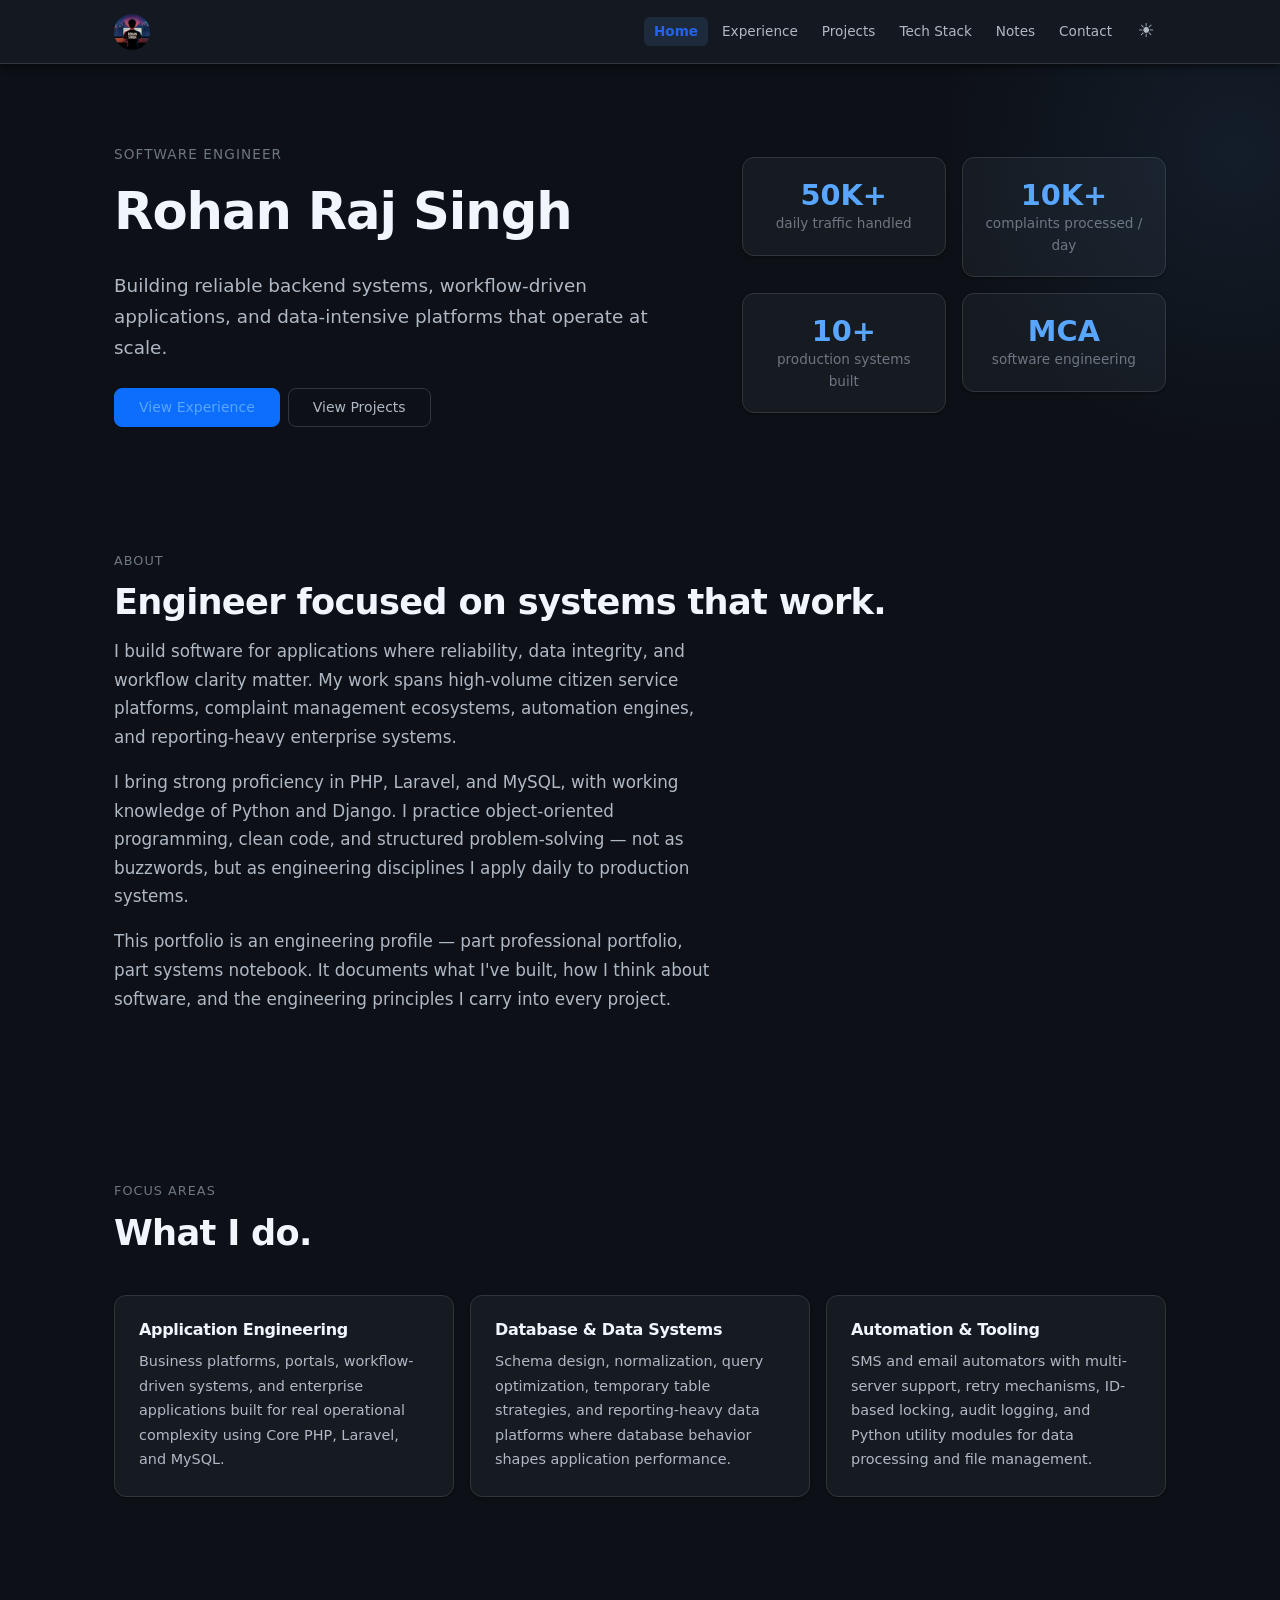
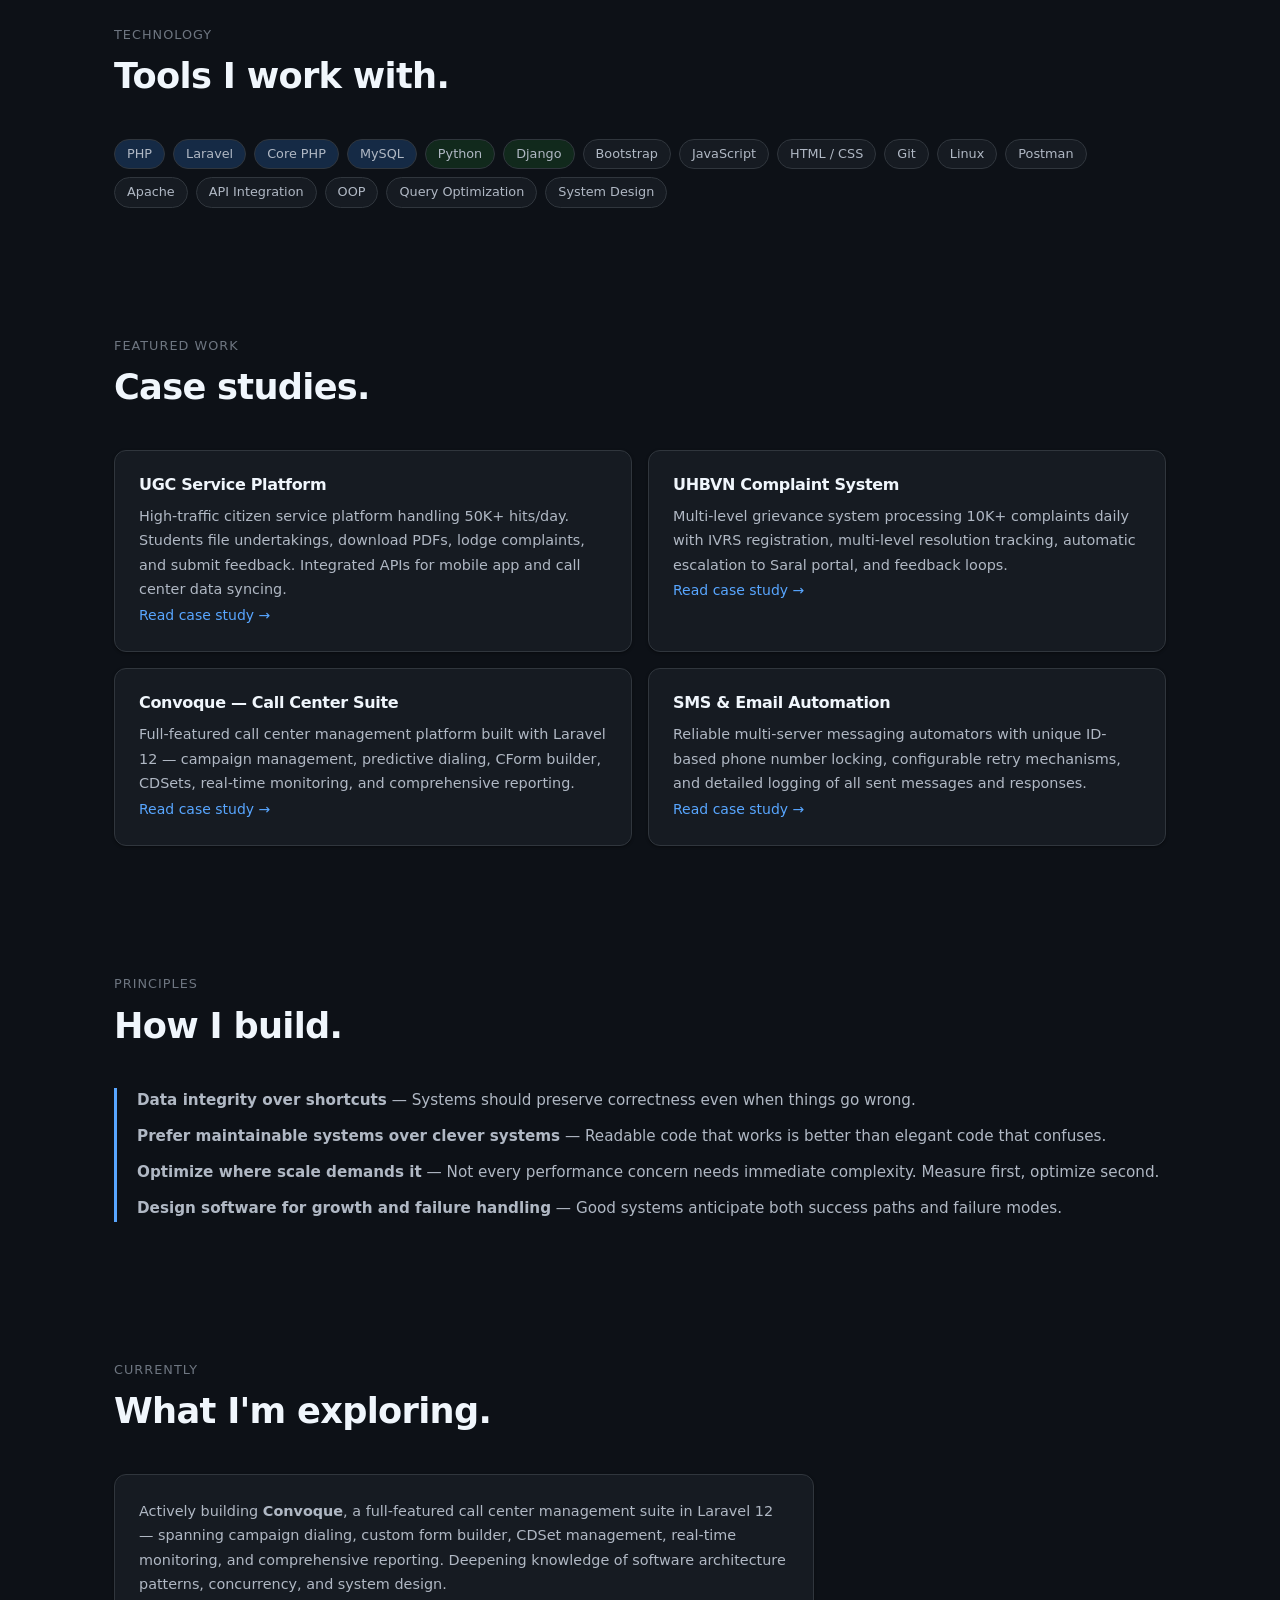
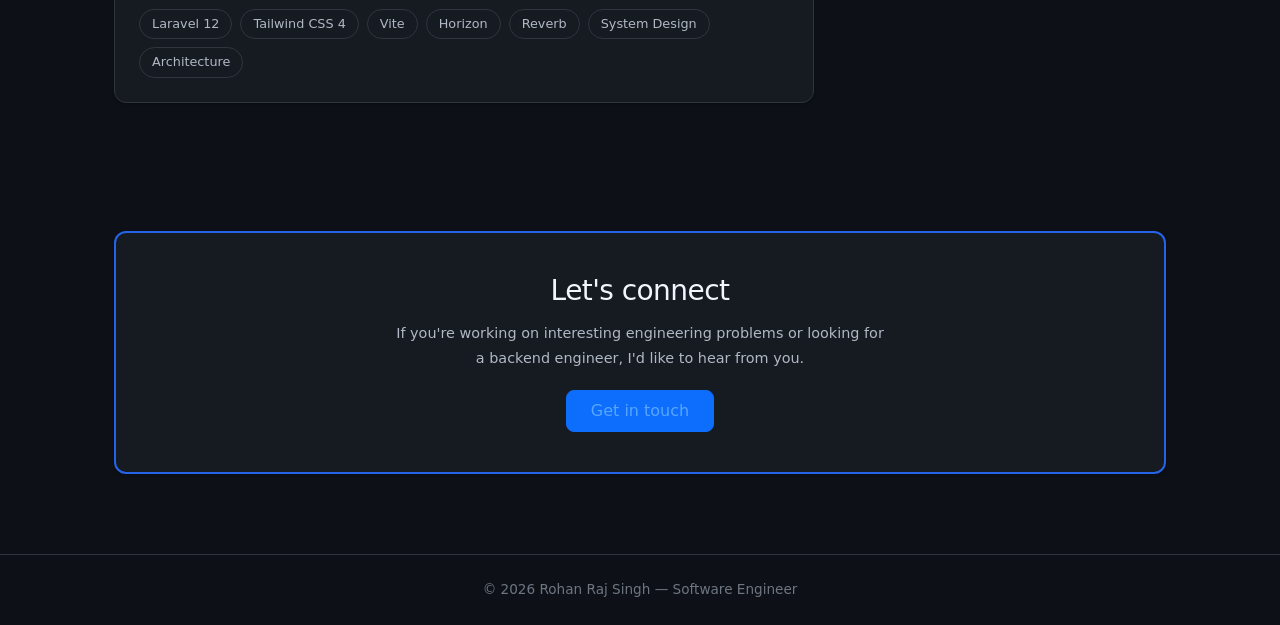
==== index.html @ fb773af9 "Refactor projects and tech stack pages for improved structure and clarity - Updated HTML structure f" ====
<!DOCTYPE html>
<html lang="en">
<head>
  <meta charset="UTF-8">
  <meta name="viewport" content="width=device-width, initial-scale=1.0">
  <title>Rohan Raj Singh — Software Engineer</title>
  <link rel="icon" href="assets/favicon.png" type="image/png">
  <link href="assets/bootstrap.css" rel="stylesheet">
  <link href="assets/style.css" rel="stylesheet">
  <script src="assets/dark-mode.js"></script>
</head>
<body>

<nav class="navbar navbar-expand-lg sticky-top">
  <div class="container">
    <a class="navbar-brand" href="index.html"><img class="navbar-logo" src="assets/logo.png" alt="RRS"></a>
    <button class="navbar-toggler" type="button" data-bs-toggle="collapse" data-bs-target="#mainNav">
      <span class="navbar-toggler-icon"></span>
    </button>
    <div class="collapse navbar-collapse" id="mainNav">
      <div class="navbar-nav ms-auto align-items-center gap-1">
        <a class="nav-link active" href="index.html">Home</a>
        <a class="nav-link" href="experience.html">Experience</a>
        <a class="nav-link" href="projects.html">Projects</a>
        <a class="nav-link" href="tech-stack.html">Tech Stack</a>
        <a class="nav-link" href="engineering-notes.html">Notes</a>
        <a class="nav-link" href="contact.html">Contact</a>
        <button class="theme-toggle" id="themeToggle">&#127769;</button>
      </div>
    </div>
  </div>
</nav>

<section class="hero">
  <div class="container">
    <div class="row g-4 align-items-center">
      <div class="col-lg-7">
        <div class="fade-in">
          <div style="font-size:0.85rem;text-transform:uppercase;letter-spacing:0.08em;color:var(--text-muted);margin-bottom:12px;">Software Engineer</div>
          <h1>Rohan Raj Singh</h1>
          <p class="lead" style="font-size:1.15rem;margin-bottom:24px;max-width:540px;">
            Building reliable backend systems, workflow-driven applications, and data-intensive platforms that operate at scale.
          </p>
          <div class="d-flex flex-wrap gap-2">
            <a href="experience.html" class="btn btn-primary btn-sm px-4 py-2" style="border-radius:8px;font-weight:500;">View Experience</a>
            <a href="projects.html" class="btn btn-outline-secondary btn-sm px-4 py-2" style="border-radius:8px;font-weight:500;">View Projects</a>
          </div>
        </div>
      </div>
      <div class="col-lg-5">
        <div class="row g-3">
          <div class="col-6"><div class="stat-card text-center"><div class="stat-number">50K+</div><div class="stat-label">daily traffic handled</div></div></div>
          <div class="col-6"><div class="stat-card text-center"><div class="stat-number">10K+</div><div class="stat-label">complaints processed / day</div></div></div>
          <div class="col-6"><div class="stat-card text-center"><div class="stat-number">10+</div><div class="stat-label">production systems built</div></div></div>
          <div class="col-6"><div class="stat-card text-center"><div class="stat-number">MCA</div><div class="stat-label">software engineering</div></div></div>
        </div>
      </div>
    </div>
  </div>
</section>

<div class="container">
  <section class="section fade-in">
    <div class="section-header">
      <div class="label">About</div>
      <h2>Engineer focused on systems that work.</h2>
      <p>
        I build software for applications where reliability, data integrity, and workflow clarity matter. 
        My work spans high-volume citizen service platforms, complaint management ecosystems, automation engines, 
        and reporting-heavy enterprise systems.
      </p>
      <p>
        I bring strong proficiency in PHP, Laravel, and MySQL, with working knowledge of Python and Django. 
        I practice object-oriented programming, clean code, and structured problem-solving — not as buzzwords, 
        but as engineering disciplines I apply daily to production systems.
      </p>
      <p>
        This portfolio is an engineering profile — part professional portfolio, part systems notebook. 
        It documents what I've built, how I think about software, and the engineering principles I carry into every project.
      </p>
    </div>
  </section>

  <section class="section fade-in">
    <div class="section-header">
      <div class="label">Focus Areas</div>
      <h2>What I do.</h2>
    </div>
    <div class="row g-3">
      <div class="col-md-4">
        <div class="card-modern">
          <h5>Application Engineering</h5>
          <p>Business platforms, portals, workflow-driven systems, and enterprise applications built for real operational complexity using Core PHP, Laravel, and MySQL.</p>
        </div>
      </div>
      <div class="col-md-4">
        <div class="card-modern">
          <h5>Database & Data Systems</h5>
          <p>Schema design, normalization, query optimization, temporary table strategies, and reporting-heavy data platforms where database behavior shapes application performance.</p>
        </div>
      </div>
      <div class="col-md-4">
        <div class="card-modern">
          <h5>Automation & Tooling</h5>
          <p>SMS and email automators with multi-server support, retry mechanisms, ID-based locking, audit logging, and Python utility modules for data processing and file management.</p>
        </div>
      </div>
    </div>
  </section>

  <section class="section fade-in">
    <div class="section-header">
      <div class="label">Technology</div>
      <h2>Tools I work with.</h2>
    </div>
    <div class="d-flex flex-wrap gap-2">
      <span class="badge-modern badge-primary">PHP</span>
      <span class="badge-modern badge-primary">Laravel</span>
      <span class="badge-modern badge-primary">Core PHP</span>
      <span class="badge-modern badge-primary">MySQL</span>
      <span class="badge-modern badge-success">Python</span>
      <span class="badge-modern badge-success">Django</span>
      <span class="badge-modern">Bootstrap</span>
      <span class="badge-modern">JavaScript</span>
      <span class="badge-modern">HTML / CSS</span>
      <span class="badge-modern">Git</span>
      <span class="badge-modern">Linux</span>
      <span class="badge-modern">Postman</span>
      <span class="badge-modern">Apache</span>
      <span class="badge-modern">API Integration</span>
      <span class="badge-modern">OOP</span>
      <span class="badge-modern">Query Optimization</span>
      <span class="badge-modern">System Design</span>
    </div>
  </section>

  <section class="section fade-in">
    <div class="section-header">
      <div class="label">Featured Work</div>
      <h2>Case studies.</h2>
    </div>
    <div class="row g-3">
      <div class="col-md-6">
        <div class="card-modern">
          <h5>UGC Service Platform</h5>
          <p>High-traffic citizen service platform handling 50K+ hits/day. Students file undertakings, download PDFs, lodge complaints, and submit feedback. Integrated APIs for mobile app and call center data syncing.</p>
          <a href="projects.html" class="small" style="font-weight:500;">Read case study &rarr;</a>
        </div>
      </div>
      <div class="col-md-6">
        <div class="card-modern">
          <h5>UHBVN Complaint System</h5>
          <p>Multi-level grievance system processing 10K+ complaints daily with IVRS registration, multi-level resolution tracking, automatic escalation to Saral portal, and feedback loops.</p>
          <a href="projects.html" class="small" style="font-weight:500;">Read case study &rarr;</a>
        </div>
      </div>
      <div class="col-md-6">
        <div class="card-modern">
          <h5>Convoque — Call Center Suite</h5>
          <p>Full-featured call center management platform built with Laravel 12 — campaign management, predictive dialing, CForm builder, CDSets, real-time monitoring, and comprehensive reporting.</p>
          <a href="projects.html" class="small" style="font-weight:500;">Read case study &rarr;</a>
        </div>
      </div>
      <div class="col-md-6">
        <div class="card-modern">
          <h5>SMS & Email Automation</h5>
          <p>Reliable multi-server messaging automators with unique ID-based phone number locking, configurable retry mechanisms, and detailed logging of all sent messages and responses.</p>
          <a href="projects.html" class="small" style="font-weight:500;">Read case study &rarr;</a>
        </div>
      </div>
    </div>
  </section>

  <section class="section fade-in">
    <div class="section-header">
      <div class="label">Principles</div>
      <h2>How I build.</h2>
    </div>
    <div class="principle-block">
      <p><strong>Data integrity over shortcuts</strong> &mdash; Systems should preserve correctness even when things go wrong.</p>
      <p><strong>Prefer maintainable systems over clever systems</strong> &mdash; Readable code that works is better than elegant code that confuses.</p>
      <p><strong>Optimize where scale demands it</strong> &mdash; Not every performance concern needs immediate complexity. Measure first, optimize second.</p>
      <p><strong>Design software for growth and failure handling</strong> &mdash; Good systems anticipate both success paths and failure modes.</p>
    </div>
  </section>

  <section class="section fade-in">
    <div class="section-header">
      <div class="label">Currently</div>
      <h2>What I'm exploring.</h2>
    </div>
    <div class="card-modern" style="max-width:700px;">
      <p style="margin-bottom:12px;">Actively building <strong>Convoque</strong>, a full-featured call center management suite in Laravel 12 — spanning campaign dialing, custom form builder, CDSet management, real-time monitoring, and comprehensive reporting. Deepening knowledge of software architecture patterns, concurrency, and system design.</p>
      <div class="d-flex flex-wrap gap-2">
        <span class="badge-modern">Laravel 12</span>
        <span class="badge-modern">Tailwind CSS 4</span>
        <span class="badge-modern">Vite</span>
        <span class="badge-modern">Horizon</span>
        <span class="badge-modern">Reverb</span>
        <span class="badge-modern">System Design</span>
        <span class="badge-modern">Architecture</span>
      </div>
    </div>
  </section>

  <section class="section fade-in" style="padding-bottom:80px;">
    <div class="card-modern" style="border-color:var(--primary);border-width:2px;text-align:center;padding:40px;">
      <h3 style="margin-bottom:12px;">Let's connect</h3>
      <p style="max-width:500px;margin:0 auto 20px;">If you're working on interesting engineering problems or looking for a backend engineer, I'd like to hear from you.</p>
      <a href="contact.html" class="btn btn-primary px-4 py-2" style="border-radius:8px;font-weight:500;">Get in touch</a>
    </div>
  </section>
</div>

<div class="footer">
  <div class="container">&copy; 2026 Rohan Raj Singh &mdash; Software Engineer</div>
</div>

<script src="assets/bootstrap.js"></script>
<script src="assets/script.js"></script>
</body>
</html>
---- assets/style.css ----
:root {
  --primary: #2563eb;
  --primary-light: #3b82f6;
  --primary-dark: #1d4ed8;
  --accent: #f59e0b;
  --bg: #f8fafc;
  --bg-card: #ffffff;
  --text: #1e293b;
  --text-secondary: #64748b;
  --text-muted: #94a3b8;
  --border: #e2e8f0;
  --shadow: 0 1px 3px rgba(0,0,0,0.06), 0 1px 2px rgba(0,0,0,0.04);
  --shadow-md: 0 4px 6px -1px rgba(0,0,0,0.07), 0 2px 4px -1px rgba(0,0,0,0.04);
  --radius: 12px;
  --radius-lg: 16px;
  --nav-height: 64px;
}

html.dark-mode {
  --bg: #0d1117;
  --bg-card: #161b22;
  --text: #f0f6fc;
  --text-secondary: #b0b8c4;
  --text-muted: #6e7681;
  --border: #30363d;
  --shadow: 0 1px 3px rgba(0,0,0,0.4);
  --shadow-md: 0 4px 6px -1px rgba(0,0,0,0.5);
}

*, *::before, *::after { box-sizing: border-box; }

html { scroll-behavior: smooth; }

body {
  margin: 0;
  padding: 0;
  font-family: -apple-system, BlinkMacSystemFont, 'Inter', 'Segoe UI', Roboto, system-ui, sans-serif;
  background: var(--bg);
  color: var(--text);
  line-height: 1.6;
  transition: background 0.3s, color 0.3s;
}

h1, h2, h3, h4, h5, h6 {
  letter-spacing: -0.02em;
  line-height: 1.3;
  margin: 0 0 0.5em;
}

p { line-height: 1.7; color: var(--text-secondary); margin: 0 0 1em; }
a { color: var(--primary); text-decoration: none; transition: color 0.2s; }
a:hover { color: var(--primary-dark); }

.container { max-width: 1100px; margin: 0 auto; padding: 0 24px; }

/* ─── Navbar ─── */
.navbar {
  min-height: var(--nav-height);
  background: var(--bg-card) !important;
  border-bottom: 1px solid var(--border) !important;
  box-shadow: var(--shadow-md) !important;
  transition: background 0.3s, border-color 0.3s;
  backdrop-filter: blur(8px);
  -webkit-backdrop-filter: blur(8px);
}

html.dark-mode .navbar {
  background: rgba(22, 27, 34, 0.95) !important;
  border-bottom: 1px solid #30363d !important;
}

html.dark-mode .navbar-toggler {
  border-color: rgba(255,255,255,0.2);
  background: rgba(255,255,255,0.05);
}

html.dark-mode .navbar-toggler:hover {
  background: rgba(255,255,255,0.1);
}

html.dark-mode .navbar-toggler-icon {
  filter: invert(1) brightness(2);
}

@media (max-width: 991.98px) {
  html.dark-mode .navbar-collapse {
    background: #161b22;
    border: 1px solid #30363d;
    border-radius: 12px;
    padding: 12px;
    margin-top: 8px;
  }
}

.navbar-logo {
  height: 36px; width: 36px;
  object-fit: cover;
  border-radius: 50%;
}

.nav-link {
  color: var(--text-secondary) !important;
  font-size: 0.85rem;
  padding: 4px 10px !important;
  border-radius: 6px;
  transition: all 0.2s;
}

.navbar-nav {
  gap: 2px;
}

.nav-link:hover { color: var(--primary) !important; background: rgba(37,99,235,0.06); }

.nav-link.active {
  color: var(--primary) !important;
  font-weight: 600;
  background: rgba(37,99,235,0.08);
}

/* ─── Theme Toggle ─── */
.theme-toggle {
  width: 40px; height: 40px;
  border: none;
  background: transparent;
  border-radius: 50%;
  display: flex;
  align-items: center;
  justify-content: center;
  cursor: pointer;
  transition: all 0.25s;
  font-size: 1.2rem;
  color: var(--text-secondary);
}
.theme-toggle:hover { transform: scale(1.15); background: rgba(0,0,0,0.05); }
html.dark-mode .theme-toggle:hover { background: rgba(255,255,255,0.08); }
html.dark-mode .nav-link:hover { background: rgba(88,166,255,0.08); }
html.dark-mode .nav-link.active { background: rgba(88,166,255,0.12); }
html.dark-mode .contact-link:hover { border-color: #58a6ff; color: #58a6ff; }
html.dark-mode .principle-block { border-left-color: #58a6ff; }
html.dark-mode .stat-number { color: #58a6ff; }
html.dark-mode .hero::before { background: radial-gradient(circle, rgba(88,166,255,0.08) 0%, transparent 70%); }

/* ─── Hero ─── */
.hero {
  padding: 80px 0 60px;
  position: relative;
  overflow: hidden;
}

.hero::before {
  content: '';
  position: absolute;
  top: -50%;
  right: -20%;
  width: 600px;
  height: 600px;
  background: radial-gradient(circle, rgba(37,99,235,0.06) 0%, transparent 70%);
  pointer-events: none;
}

.hero h1 {
  font-size: clamp(2.2rem, 5vw, 3.2rem);
  font-weight: 800;
  color: var(--text);
}

.hero .lead { font-size: 1.15rem; color: var(--text-secondary); }

/* ─── Stat Cards ─── */
.stat-card {
  background: var(--bg-card);
  border: 1px solid var(--border);
  border-radius: var(--radius);
  padding: 20px;
  box-shadow: var(--shadow);
  transition: transform 0.2s, box-shadow 0.2s;
}
.stat-card:hover { transform: translateY(-2px); box-shadow: var(--shadow-md); }
.stat-number { font-size: 1.8rem; font-weight: 700; color: var(--primary); line-height: 1.2; }
.stat-label { font-size: 0.85rem; color: var(--text-muted); }

/* ─── Sections ─── */
.section { padding: 64px 0; }
.section-title {
  font-size: 1.5rem;
  font-weight: 700;
  margin-bottom: 2rem;
  position: relative;
  display: inline-block;
}
.section-title::after {
  content: '';
  display: block;
  width: 40px;
  height: 3px;
  background: var(--primary);
  border-radius: 2px;
  margin-top: 6px;
}

/* ─── Cards ─── */
.card-modern {
  background: var(--bg-card);
  border: 1px solid var(--border);
  border-radius: var(--radius);
  padding: 24px;
  box-shadow: var(--shadow);
  transition: all 0.25s;
  height: 100%;
}
.card-modern:hover {
  transform: translateY(-3px);
  box-shadow: var(--shadow-md);
  border-color: var(--primary);
}

.card-modern h5 { font-size: 1rem; font-weight: 600; margin-bottom: 8px; }
.card-modern p { font-size: 0.9rem; margin: 0; }

/* ─── Timeline ─── */
.timeline {
  position: relative;
  padding-left: 32px;
}
.timeline::before {
  content: '';
  position: absolute;
  left: 0;
  top: 0;
  bottom: 0;
  width: 2px;
  background: var(--border);
}
.timeline-item {
  position: relative;
  padding-bottom: 32px;
}
.timeline-item::before {
  content: '';
  position: absolute;
  left: -38px;
  top: 6px;
  width: 12px;
  height: 12px;
  border-radius: 50%;
  background: var(--primary);
  border: 3px solid var(--bg);
  box-shadow: 0 0 0 2px var(--primary);
}
.timeline-item:last-child { padding-bottom: 0; }

/* ─── Badges ─── */
.badge-modern {
  display: inline-block;
  padding: 4px 12px;
  border-radius: 20px;
  font-size: 0.8rem;
  font-weight: 500;
  background: var(--bg-card);
  border: 1px solid var(--border);
  color: var(--text-secondary);
  transition: all 0.2s;
}
.badge-modern:hover { border-color: var(--primary); color: var(--primary); }
.badge-primary { background: rgba(37,99,235,0.1); border-color: rgba(37,99,235,0.2); color: var(--primary); }
.badge-success { background: rgba(16,185,129,0.1); border-color: rgba(16,185,129,0.2); color: #059669; }
.badge-warning { background: rgba(245,158,11,0.1); border-color: rgba(245,158,11,0.2); color: #d97706; }
.badge-danger { background: rgba(239,68,68,0.1); border-color: rgba(239,68,68,0.2); color: #dc2626; }

html.dark-mode .badge-primary { background: rgba(56,139,253,0.2); border-color: rgba(56,139,253,0.3); color: #58a6ff; }
html.dark-mode .badge-success { background: rgba(35,134,54,0.2); border-color: rgba(35,134,54,0.3); color: #3fb950; }
html.dark-mode .badge-warning { background: rgba(209,145,27,0.2); border-color: rgba(209,145,27,0.3); color: #d29922; }
html.dark-mode .badge-danger { background: rgba(218,54,51,0.2); border-color: rgba(218,54,51,0.3); color: #f85149; }
html.dark-mode a { color: #58a6ff; }
html.dark-mode a:hover { color: #79c0ff; }
html.dark-mode .badge-modern { border-color: #30363d; color: #b0b8c4; }
html.dark-mode .badge-modern:hover { border-color: #58a6ff; color: #58a6ff; }
html.dark-mode .card-modern:hover { border-color: #58a6ff; }
html.dark-mode .btn-outline-secondary { color: #b0b8c4; border-color: #30363d; }
html.dark-mode .btn-outline-secondary:hover { background: #30363d; color: #f0f6fc; }

/* ─── Feature List ─── */
.feature-list { list-style: none; padding: 0; margin: 0; }
.feature-list li {
  padding: 6px 0;
  padding-left: 24px;
  position: relative;
  color: var(--text-secondary);
  font-size: 0.9rem;
}
.feature-list li::before {
  content: '→';
  position: absolute;
  left: 0;
  color: var(--primary);
  font-weight: 600;
}

/* ─── Principle Block ─── */
.principle-block {
  border-left: 3px solid var(--primary);
  padding-left: 20px;
}
.principle-block p { margin-bottom: 10px; font-size: 0.95rem; }

/* ─── Contact Grid ─── */
.contact-link {
  display: flex;
  align-items: center;
  gap: 12px;
  padding: 16px 20px;
  background: var(--bg-card);
  border: 1px solid var(--border);
  border-radius: var(--radius);
  color: var(--text);
  transition: all 0.25s;
}
.contact-link:hover {
  border-color: var(--primary);
  color: var(--primary);
  transform: translateY(-2px);
  box-shadow: var(--shadow-md);
}
.contact-link .icon {
  width: 40px; height: 40px;
  border-radius: 10px;
  display: flex;
  align-items: center;
  justify-content: center;
  font-size: 1.2rem;
  background: rgba(37,99,235,0.08);
  flex-shrink: 0;
}

/* ─── Section Header ─── */
.section-header {
  margin-bottom: 40px;
}
.section-header .label {
  font-size: 0.8rem;
  text-transform: uppercase;
  letter-spacing: 0.08em;
  color: var(--text-muted);
  margin-bottom: 8px;
}
.section-header h2 {
  font-size: clamp(1.6rem, 3vw, 2.2rem);
  font-weight: 700;
  margin-bottom: 12px;
}
.section-header p {
  font-size: 1.05rem;
  max-width: 600px;
}

/* ─── Misc ─── */
.text-gradient {
  background: linear-gradient(135deg, var(--primary), var(--accent));
  -webkit-background-clip: text;
  -webkit-text-fill-color: transparent;
  background-clip: text;
}

.gap-2 { gap: 8px; }
.gap-3 { gap: 16px; }
.gap-4 { gap: 24px; }
.mb-2 { margin-bottom: 8px; }
.mb-3 { margin-bottom: 16px; }
.mb-4 { margin-bottom: 24px; }
.mb-5 { margin-bottom: 40px; }
.mt-2 { margin-top: 8px; }
.mt-3 { margin-top: 16px; }
.mt-4 { margin-top: 24px; }
.p-3 { padding: 16px; }
.p-4 { padding: 24px; }

/* ─── Animations ─── */
.fade-in {
  opacity: 0;
  transform: translateY(20px);
  transition: opacity 0.6s ease, transform 0.6s ease;
}
.fade-in.visible {
  opacity: 1;
  transform: translateY(0);
}

/* ─── Responsive ─── */
@media (max-width: 768px) {
  .hero { padding: 48px 0 40px; }
  .section { padding: 40px 0; }
  .container { padding: 0 16px; }
}

/* ─── Footer ─── */
.footer {
  padding: 24px 0;
  border-top: 1px solid var(--border);
  text-align: center;
  color: var(--text-muted);
  font-size: 0.85rem;
}
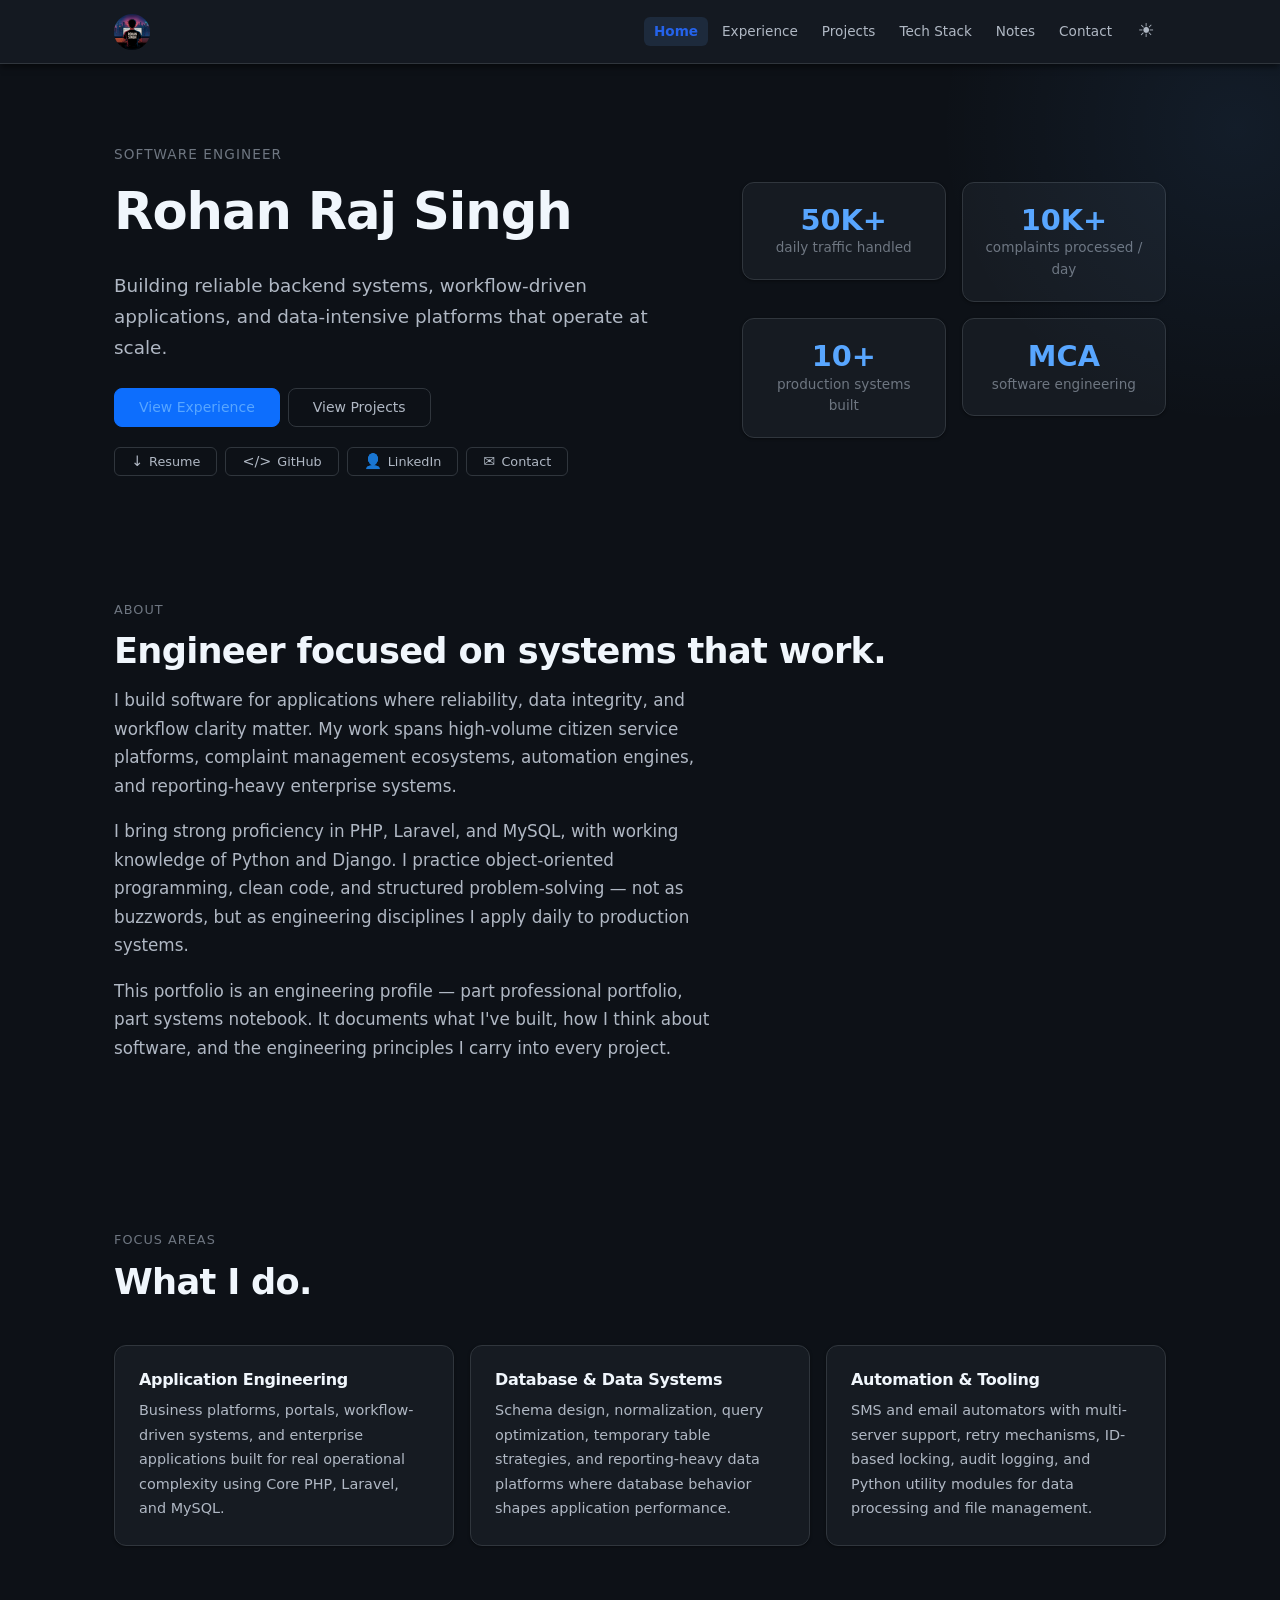
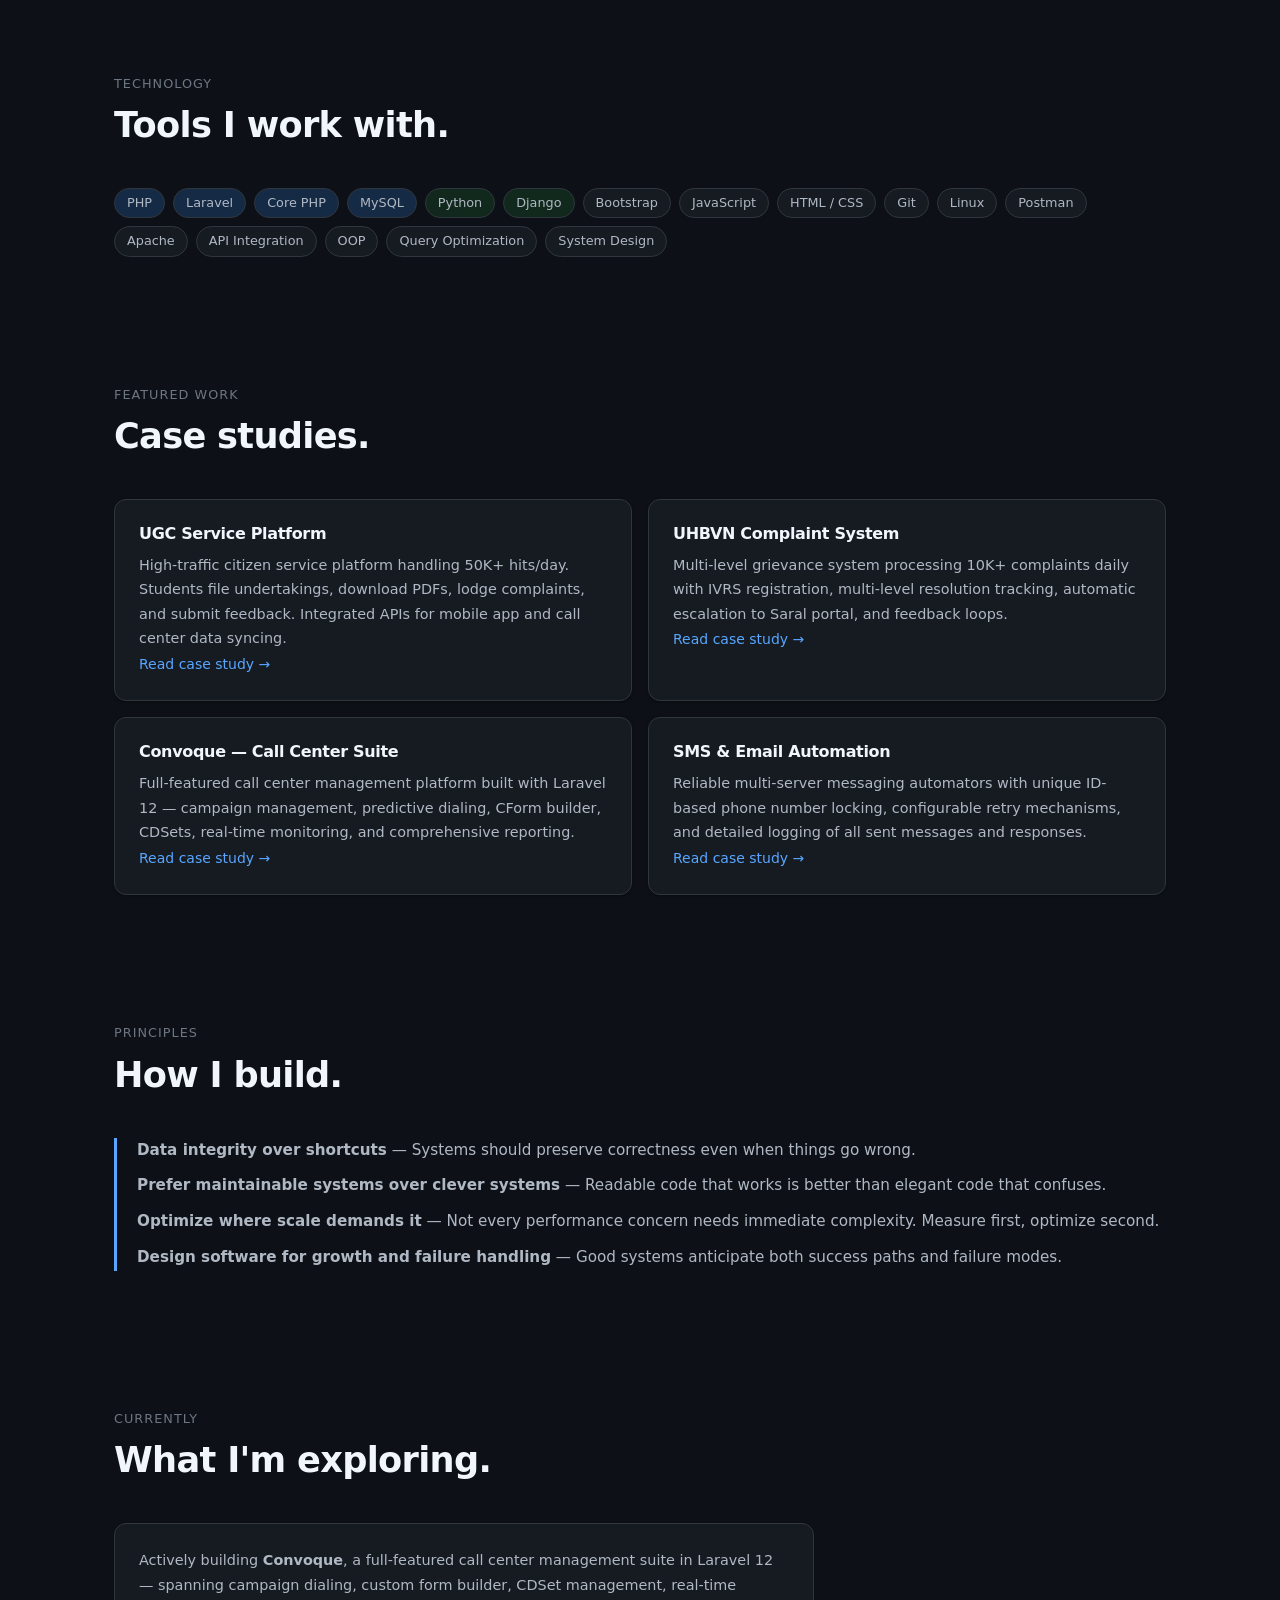
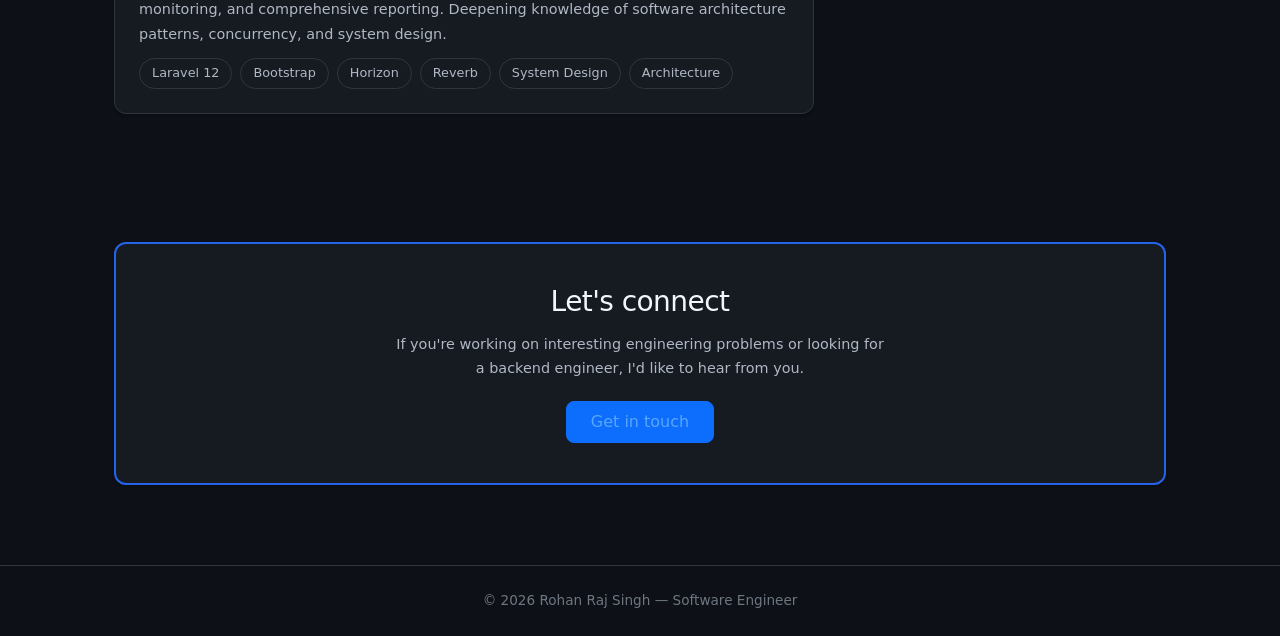
==== commit c2d3ee87: "Enhance portfolio with meta tags for SEO and social sharing; add new sections for project architectu" ====
--- a/index.html
+++ b/index.html
@@ -4,6 +4,12 @@
   <meta charset="UTF-8">
   <meta name="viewport" content="width=device-width, initial-scale=1.0">
   <title>Rohan Raj Singh — Software Engineer</title>
+  <meta name="description" content="Portfolio of Rohan Raj Singh — Software Engineer building reliable backend systems, workflow-driven applications, and data-intensive platforms at scale.">
+  <meta property="og:title" content="Rohan Raj Singh — Software Engineer">
+  <meta property="og:description" content="Building reliable backend systems, workflow applications, and data-intensive platforms at scale.">
+  <meta property="og:url" content="https://rohanrajsingh.com">
+  <meta property="og:type" content="website">
+  <meta name="twitter:card" content="summary_large_image">
   <link rel="icon" href="assets/favicon.png" type="image/png">
   <link href="assets/bootstrap.css" rel="stylesheet">
   <link href="assets/style.css" rel="stylesheet">
@@ -44,6 +50,12 @@
           <div class="d-flex flex-wrap gap-2">
             <a href="experience.html" class="btn btn-primary btn-sm px-4 py-2" style="border-radius:8px;font-weight:500;">View Experience</a>
             <a href="projects.html" class="btn btn-outline-secondary btn-sm px-4 py-2" style="border-radius:8px;font-weight:500;">View Projects</a>
+          </div>
+          <div class="hero-cta-bar">
+            <a href="assets/rohan-raj-singh.pdf" target="_blank" class="btn btn-outline-secondary btn-sm px-3 py-1" style="border-radius:6px;"><span class="icon">&#8595;</span> Resume</a>
+            <a href="https://github.com/connectrohanrajsingh/" target="_blank" class="btn btn-outline-secondary btn-sm px-3 py-1" style="border-radius:6px;"><span class="icon">&lt;/&gt;</span> GitHub</a>
+            <a href="https://www.linkedin.com/in/connectrohanrajsingh/" target="_blank" class="btn btn-outline-secondary btn-sm px-3 py-1" style="border-radius:6px;"><span class="icon">&#128100;</span> LinkedIn</a>
+            <a href="contact.html" class="btn btn-outline-secondary btn-sm px-3 py-1" style="border-radius:6px;"><span class="icon">&#9993;</span> Contact</a>
           </div>
         </div>
       </div>
@@ -193,8 +205,7 @@
       <p style="margin-bottom:12px;">Actively building <strong>Convoque</strong>, a full-featured call center management suite in Laravel 12 — spanning campaign dialing, custom form builder, CDSet management, real-time monitoring, and comprehensive reporting. Deepening knowledge of software architecture patterns, concurrency, and system design.</p>
       <div class="d-flex flex-wrap gap-2">
         <span class="badge-modern">Laravel 12</span>
-        <span class="badge-modern">Tailwind CSS 4</span>
-        <span class="badge-modern">Vite</span>
+        <span class="badge-modern">Bootstrap</span>
         <span class="badge-modern">Horizon</span>
         <span class="badge-modern">Reverb</span>
         <span class="badge-modern">System Design</span>
--- a/assets/style.css
+++ b/assets/style.css
@@ -401,3 +401,75 @@
   color: var(--text-muted);
   font-size: 0.85rem;
 }
+
+.hero-cta-bar {
+  display: flex;
+  flex-wrap: wrap;
+  gap: 8px;
+  margin-top: 20px;
+}
+.hero-cta-bar .btn-sm {
+  font-size: 0.8rem;
+  padding: 6px 14px;
+  border-radius: 8px;
+  font-weight: 500;
+  display: inline-flex;
+  align-items: center;
+  gap: 6px;
+}
+.hero-cta-bar .btn-sm .icon {
+  font-size: 0.9rem;
+  line-height: 1;
+}
+
+.arch-diagram {
+  background: var(--bg);
+  border: 1px solid var(--border);
+  border-radius: var(--radius);
+  padding: 16px 20px;
+  font-family: 'Courier New', Courier, monospace;
+  font-size: 0.75rem;
+  line-height: 1.6;
+  color: var(--text-secondary);
+  overflow-x: auto;
+  white-space: pre;
+  margin: 8px 0;
+}
+html.dark-mode .arch-diagram { background: #0d1117; }
+
+.sys-specs {
+  width: 100%;
+  border-collapse: collapse;
+  font-size: 0.85rem;
+  margin: 8px 0;
+}
+.sys-specs td {
+  padding: 5px 10px;
+  border-bottom: 1px solid var(--border);
+  color: var(--text-secondary);
+}
+.sys-specs td:first-child {
+  font-weight: 600;
+  color: var(--text);
+  width: 40%;
+  white-space: nowrap;
+}
+
+.challenge-list {
+  list-style: none;
+  padding: 0;
+  margin: 8px 0;
+}
+.challenge-list li {
+  padding: 4px 0 4px 20px;
+  position: relative;
+  font-size: 0.88rem;
+  color: var(--text-secondary);
+}
+.challenge-list li::before {
+  content: '\25B8';
+  position: absolute;
+  left: 0;
+  color: var(--primary);
+  font-weight: 700;
+}
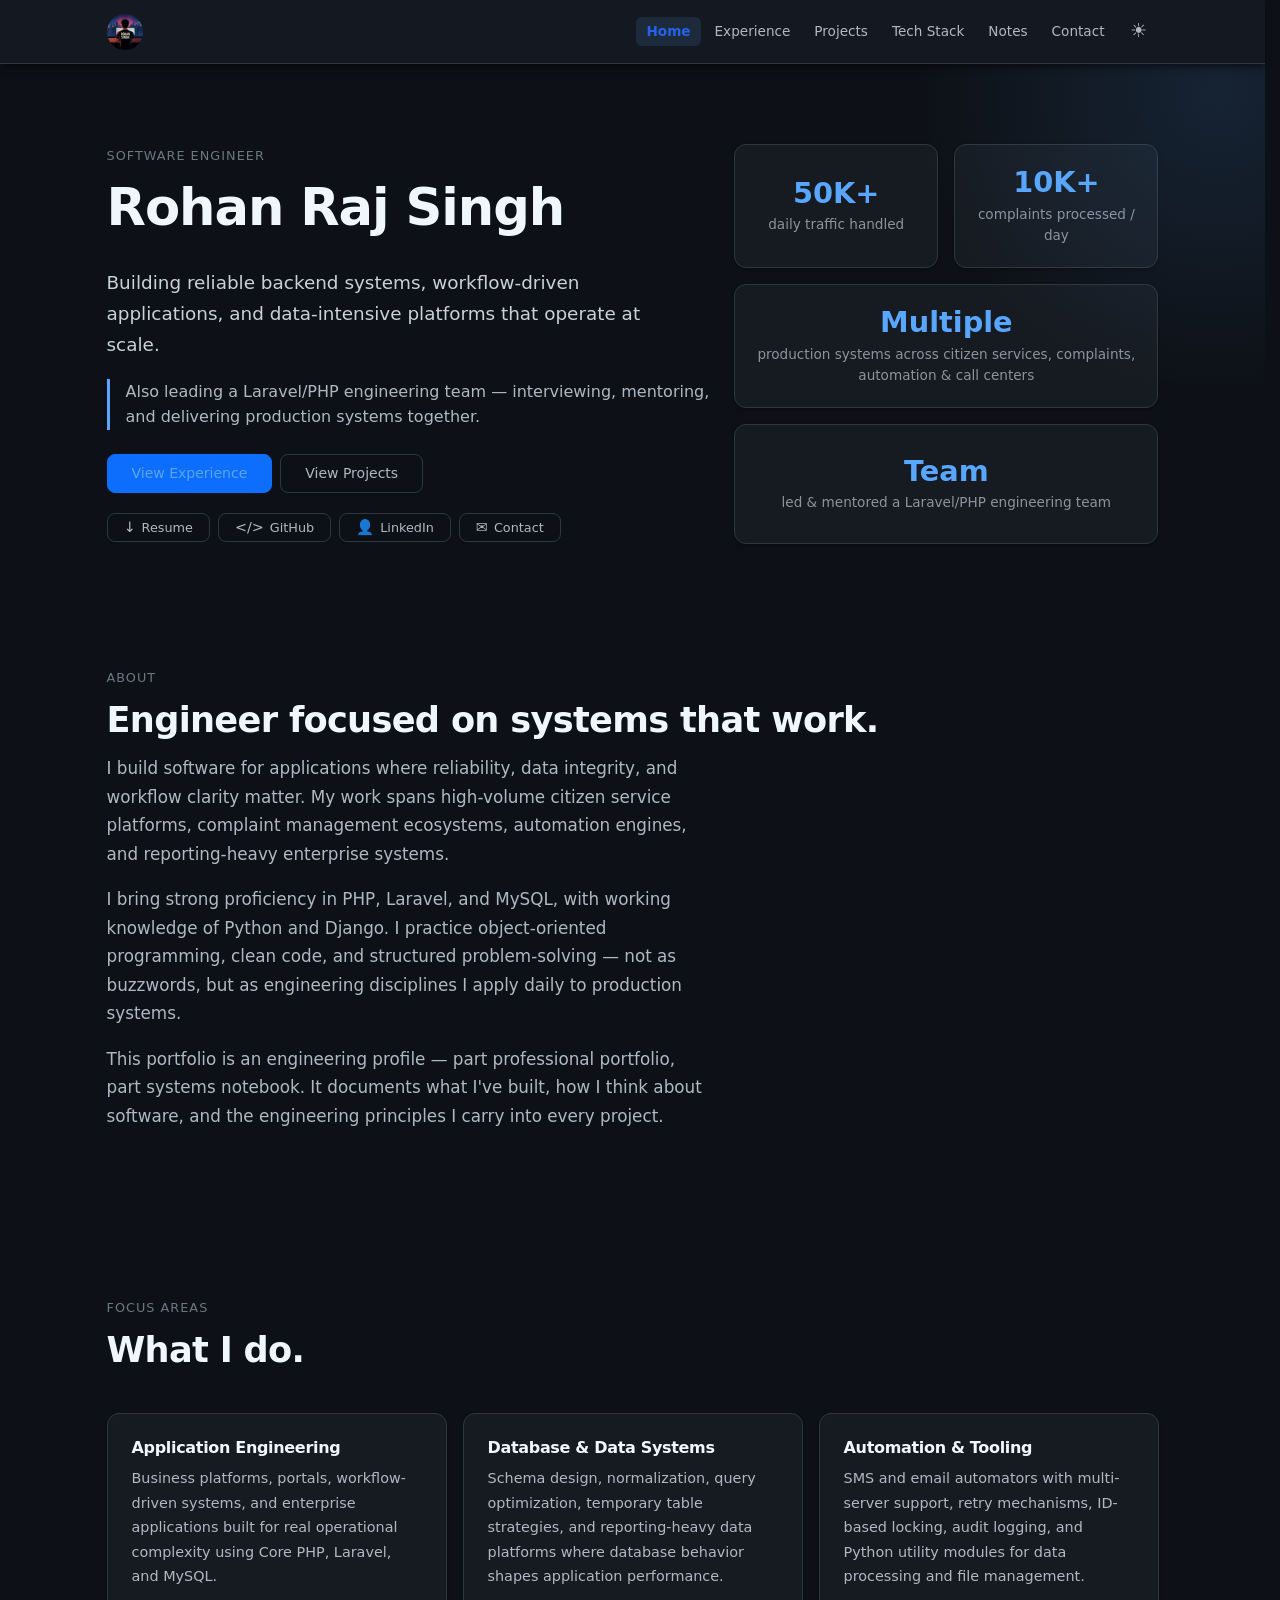
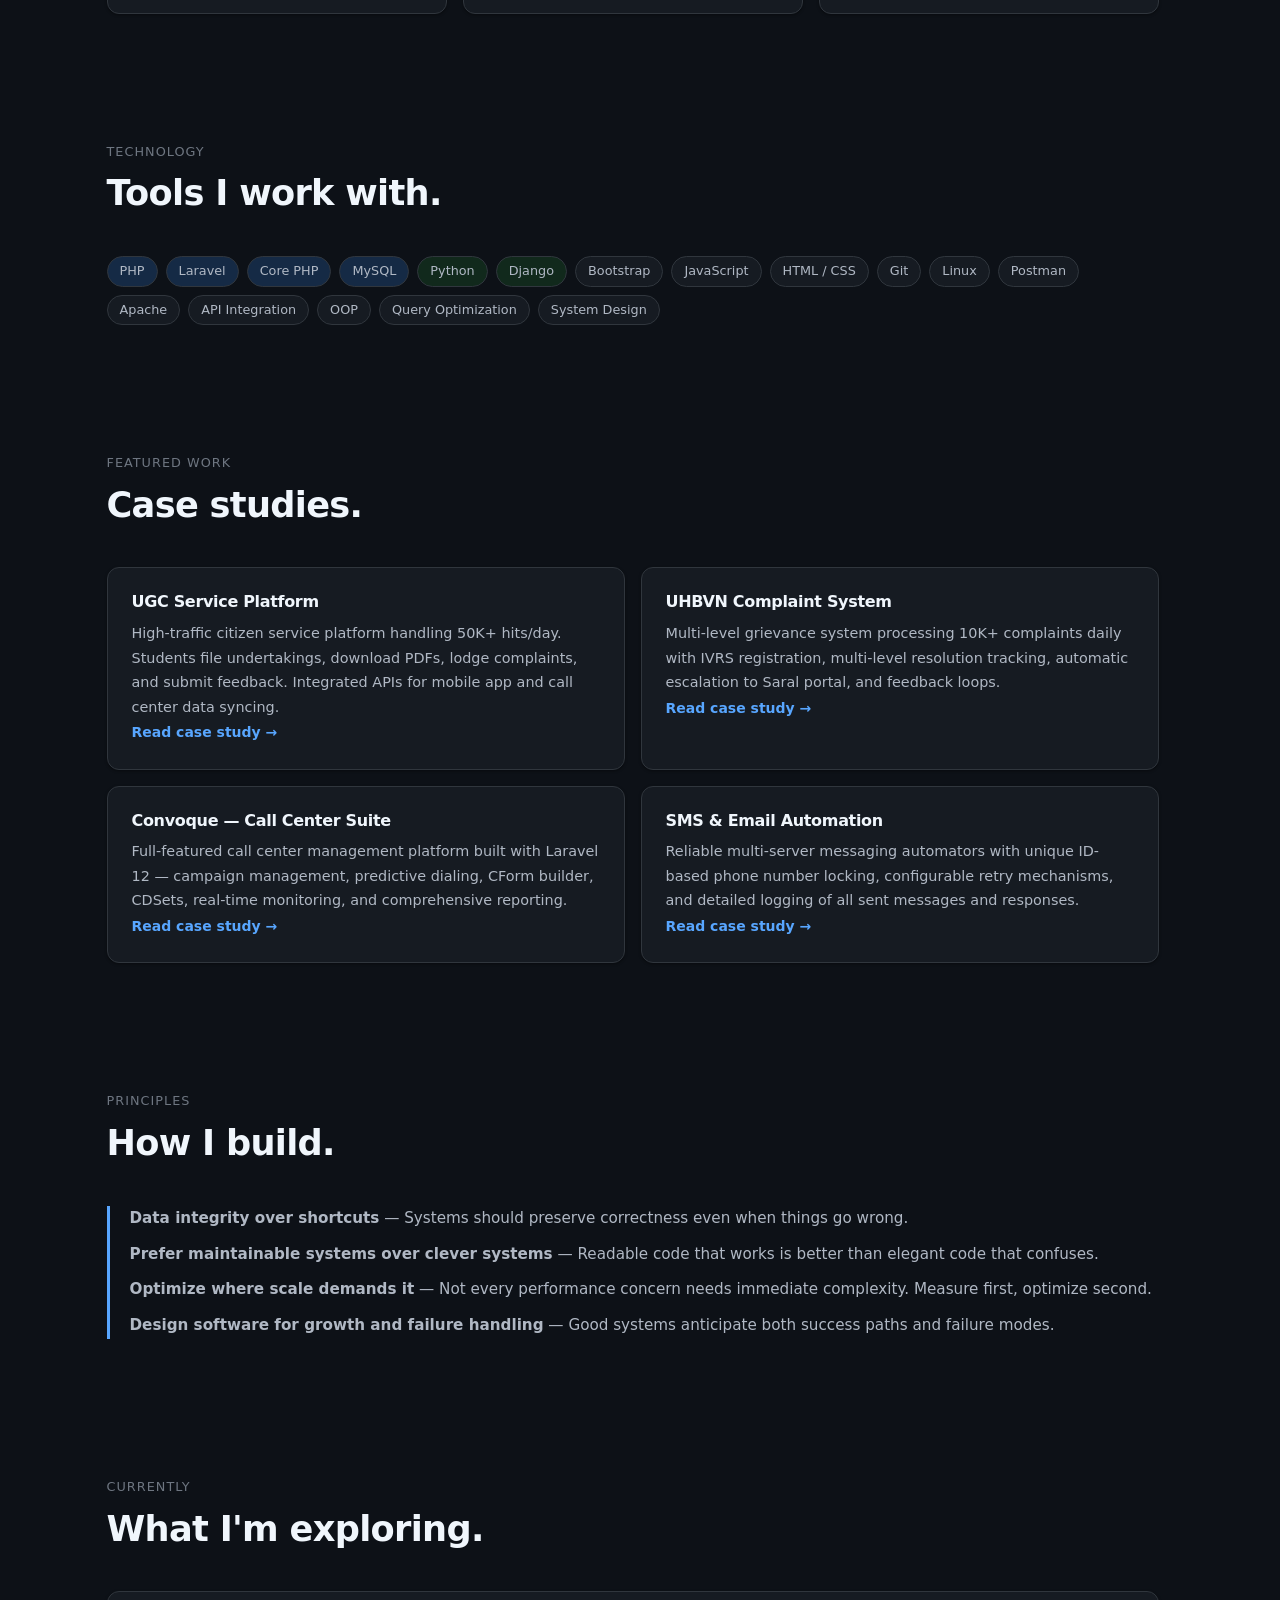
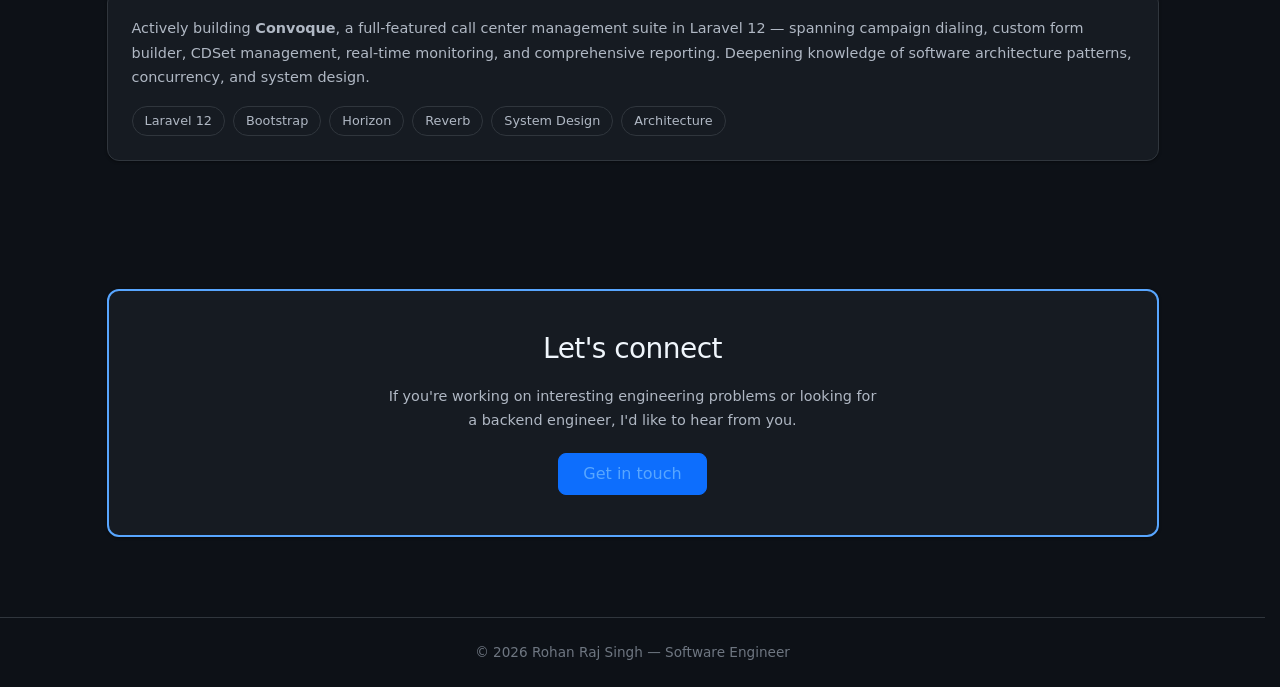
==== commit ef8fa007: "Refactor HTML structure and styles across multiple pages - Updated index.html to improve semantic st" ====
--- a/index.html
+++ b/index.html
@@ -3,59 +3,128 @@
 <head>
   <meta charset="UTF-8">
   <meta name="viewport" content="width=device-width, initial-scale=1.0">
-  <title>Rohan Raj Singh — Software Engineer</title>
+  <title>Rohan Raj Singh — Software Engineer, Backend Developer</title>
   <meta name="description" content="Portfolio of Rohan Raj Singh — Software Engineer building reliable backend systems, workflow-driven applications, and data-intensive platforms at scale.">
-  <meta property="og:title" content="Rohan Raj Singh — Software Engineer">
+  <meta name="author" content="Rohan Raj Singh">
+  <meta property="og:title" content="Rohan Raj Singh — Software Engineer, Backend Developer">
   <meta property="og:description" content="Building reliable backend systems, workflow applications, and data-intensive platforms at scale.">
-  <meta property="og:url" content="https://rohanrajsingh.com">
+  <meta property="og:url" content="https://rohanrajsingh.com/">
+  <link rel="canonical" href="https://rohanrajsingh.com/">
+  <link rel="llms.txt" href="/llms.txt">
   <meta property="og:type" content="website">
   <meta name="twitter:card" content="summary_large_image">
   <link rel="icon" href="assets/favicon.png" type="image/png">
+  <link rel="apple-touch-icon" href="assets/favicon.png">
   <link href="assets/bootstrap.css" rel="stylesheet">
   <link href="assets/style.css" rel="stylesheet">
   <script src="assets/dark-mode.js"></script>
+  <meta property="og:image" content="https://rohanrajsingh.com/assets/social-preview.png">
+  <meta property="og:locale" content="en_IN">
+  <meta name="twitter:site" content="@connectrohanraj">
+  <meta name="twitter:creator" content="@connectrohanraj">
+  <script type="application/ld+json">
+  {
+    "@context": "https://schema.org",
+    "@graph": [
+      {
+        "@type": "WebSite",
+        "@id": "https://rohanrajsingh.com/#website",
+        "url": "https://rohanrajsingh.com/",
+        "name": "Rohan Raj Singh — Software Engineer, Backend Developer",
+        "description": "Portfolio of Rohan Raj Singh — Software Engineer building reliable backend systems, workflow-driven applications, and data-intensive platforms at scale.",
+        "inLanguage": "en-IN",
+        "author": {
+          "@id": "https://rohanrajsingh.com/#person"
+        }
+      },
+      {
+        "@type": "Person",
+        "@id": "https://rohanrajsingh.com/#person",
+        "name": "Rohan Raj Singh",
+        "givenName": "Rohan Raj",
+        "familyName": "Singh",
+        "url": "https://rohanrajsingh.com/",
+        "image": "https://rohanrajsingh.com/assets/social-preview.png",
+        "jobTitle": "Software Engineer",
+        "worksFor": {
+          "@type": "Organization",
+          "name": "Asfera Technologies",
+          "location": "Kalkaji, New Delhi"
+        },
+        "alumniOf": [
+          {
+            "@type": "CollegeOrUniversity",
+            "name": "IGNOU",
+            "description": "MCA — Master of Computer Applications, 2025"
+          },
+          {
+            "@type": "CollegeOrUniversity",
+            "name": "Cimage College, Patna",
+            "description": "BCA — Bachelor of Computer Applications, 2018"
+          }
+        ],
+        "description": "Building reliable backend systems, workflow-driven applications, and data-intensive platforms at scale. Specializing in PHP, Laravel, MySQL, and production engineering.",
+        "knowsAbout": ["PHP", "Laravel", "Core PHP", "MySQL", "Python", "Django", "Bootstrap", "JavaScript", "System Design", "API Integration", "Database Design", "Query Optimization", "OOP", "Workflow Automation", "Linux", "Git", "Apache"],
+        "knowsLanguage": ["en", "hi"],
+        "address": {
+          "@type": "PostalAddress",
+          "addressLocality": "New Delhi",
+          "addressCountry": "IN"
+        },
+        "sameAs": [
+          "https://github.com/connectrohanrajsingh",
+          "https://www.linkedin.com/in/connectrohanrajsingh/"
+        ]
+      }
+    ]
+  }
+  </script>
 </head>
 <body>
 
-<nav class="navbar navbar-expand-lg sticky-top">
+<nav class="navbar navbar-expand-lg sticky-top" aria-label="Main navigation">
   <div class="container">
-    <a class="navbar-brand" href="index.html"><img class="navbar-logo" src="assets/logo.png" alt="RRS"></a>
+    <a class="navbar-brand" href="/"><img class="navbar-logo" src="assets/logo.png" alt="Rohan Raj Singh" width="36" height="36"></a>
     <button class="navbar-toggler" type="button" data-bs-toggle="collapse" data-bs-target="#mainNav">
       <span class="navbar-toggler-icon"></span>
     </button>
     <div class="collapse navbar-collapse" id="mainNav">
       <div class="navbar-nav ms-auto align-items-center gap-1">
-        <a class="nav-link active" href="index.html">Home</a>
-        <a class="nav-link" href="experience.html">Experience</a>
-        <a class="nav-link" href="projects.html">Projects</a>
-        <a class="nav-link" href="tech-stack.html">Tech Stack</a>
-        <a class="nav-link" href="engineering-notes.html">Notes</a>
-        <a class="nav-link" href="contact.html">Contact</a>
+        <a class="nav-link active" href="/">Home</a>
+        <a class="nav-link" href="experience">Experience</a>
+        <a class="nav-link" href="projects">Projects</a>
+        <a class="nav-link" href="tech-stack">Tech Stack</a>
+        <a class="nav-link" href="engineering-notes">Notes</a>
+        <a class="nav-link" href="contact">Contact</a>
         <button class="theme-toggle" id="themeToggle">&#127769;</button>
       </div>
     </div>
   </div>
 </nav>
 
+<main>
 <section class="hero">
   <div class="container">
     <div class="row g-4 align-items-center">
       <div class="col-lg-7">
         <div class="fade-in">
-          <div style="font-size:0.85rem;text-transform:uppercase;letter-spacing:0.08em;color:var(--text-muted);margin-bottom:12px;">Software Engineer</div>
+          <div class="label">Software Engineer</div>
           <h1>Rohan Raj Singh</h1>
-          <p class="lead" style="font-size:1.15rem;margin-bottom:24px;max-width:540px;">
+          <p class="lead mw-540">
             Building reliable backend systems, workflow-driven applications, and data-intensive platforms that operate at scale.
           </p>
+          <div class="hero-quote">
+            Also leading a Laravel/PHP engineering team — interviewing, mentoring, and delivering production systems together.
+          </div>
           <div class="d-flex flex-wrap gap-2">
-            <a href="experience.html" class="btn btn-primary btn-sm px-4 py-2" style="border-radius:8px;font-weight:500;">View Experience</a>
-            <a href="projects.html" class="btn btn-outline-secondary btn-sm px-4 py-2" style="border-radius:8px;font-weight:500;">View Projects</a>
+            <a href="experience" class="btn btn-primary btn-sm px-4 py-2 btn-rounded">View Experience</a>
+            <a href="projects" class="btn btn-outline-secondary btn-sm px-4 py-2 btn-rounded">View Projects</a>
           </div>
           <div class="hero-cta-bar">
-            <a href="assets/rohan-raj-singh.pdf" target="_blank" class="btn btn-outline-secondary btn-sm px-3 py-1" style="border-radius:6px;"><span class="icon">&#8595;</span> Resume</a>
-            <a href="https://github.com/connectrohanrajsingh/" target="_blank" class="btn btn-outline-secondary btn-sm px-3 py-1" style="border-radius:6px;"><span class="icon">&lt;/&gt;</span> GitHub</a>
-            <a href="https://www.linkedin.com/in/connectrohanrajsingh/" target="_blank" class="btn btn-outline-secondary btn-sm px-3 py-1" style="border-radius:6px;"><span class="icon">&#128100;</span> LinkedIn</a>
-            <a href="contact.html" class="btn btn-outline-secondary btn-sm px-3 py-1" style="border-radius:6px;"><span class="icon">&#9993;</span> Contact</a>
+            <a href="assets/rohan-raj-singh.pdf" target="_blank" rel="noopener noreferrer" download class="btn btn-outline-secondary btn-sm px-3 py-1 btn-xs-rounded"><span class="icon">&#8595;</span> Resume</a>
+            <a href="https://github.com/connectrohanrajsingh/" target="_blank" rel="noopener noreferrer" class="btn btn-outline-secondary btn-sm px-3 py-1 btn-xs-rounded"><span class="icon">&lt;/&gt;</span> GitHub</a>
+            <a href="https://www.linkedin.com/in/connectrohanrajsingh/" target="_blank" rel="noopener noreferrer" class="btn btn-outline-secondary btn-sm px-3 py-1 btn-xs-rounded"><span class="icon">&#128100;</span> LinkedIn</a>
+            <a href="contact" class="btn btn-outline-secondary btn-sm px-3 py-1 btn-xs-rounded"><span class="icon">&#9993;</span> Contact</a>
           </div>
         </div>
       </div>
@@ -63,8 +132,8 @@
         <div class="row g-3">
           <div class="col-6"><div class="stat-card text-center"><div class="stat-number">50K+</div><div class="stat-label">daily traffic handled</div></div></div>
           <div class="col-6"><div class="stat-card text-center"><div class="stat-number">10K+</div><div class="stat-label">complaints processed / day</div></div></div>
-          <div class="col-6"><div class="stat-card text-center"><div class="stat-number">10+</div><div class="stat-label">production systems built</div></div></div>
-          <div class="col-6"><div class="stat-card text-center"><div class="stat-number">MCA</div><div class="stat-label">software engineering</div></div></div>
+          <div class="col-12"><div class="stat-card text-center"><div class="stat-number">Multiple</div><div class="stat-label">production systems across citizen services, complaints, automation &amp; call centers</div></div></div>
+          <div class="col-12"><div class="stat-card text-center"><div class="stat-number">Team</div><div class="stat-label">led &amp; mentored a Laravel/PHP engineering team</div></div></div>
         </div>
       </div>
     </div>
@@ -156,28 +225,28 @@
         <div class="card-modern">
           <h5>UGC Service Platform</h5>
           <p>High-traffic citizen service platform handling 50K+ hits/day. Students file undertakings, download PDFs, lodge complaints, and submit feedback. Integrated APIs for mobile app and call center data syncing.</p>
-          <a href="projects.html" class="small" style="font-weight:500;">Read case study &rarr;</a>
+          <a href="projects" class="small fw-600">Read case study &rarr;</a>
         </div>
       </div>
       <div class="col-md-6">
         <div class="card-modern">
           <h5>UHBVN Complaint System</h5>
           <p>Multi-level grievance system processing 10K+ complaints daily with IVRS registration, multi-level resolution tracking, automatic escalation to Saral portal, and feedback loops.</p>
-          <a href="projects.html" class="small" style="font-weight:500;">Read case study &rarr;</a>
+          <a href="projects" class="small fw-600">Read case study &rarr;</a>
         </div>
       </div>
       <div class="col-md-6">
         <div class="card-modern">
           <h5>Convoque — Call Center Suite</h5>
           <p>Full-featured call center management platform built with Laravel 12 — campaign management, predictive dialing, CForm builder, CDSets, real-time monitoring, and comprehensive reporting.</p>
-          <a href="projects.html" class="small" style="font-weight:500;">Read case study &rarr;</a>
+          <a href="projects" class="small fw-600">Read case study &rarr;</a>
         </div>
       </div>
       <div class="col-md-6">
         <div class="card-modern">
           <h5>SMS & Email Automation</h5>
           <p>Reliable multi-server messaging automators with unique ID-based phone number locking, configurable retry mechanisms, and detailed logging of all sent messages and responses.</p>
-          <a href="projects.html" class="small" style="font-weight:500;">Read case study &rarr;</a>
+          <a href="projects" class="small fw-600">Read case study &rarr;</a>
         </div>
       </div>
     </div>
@@ -201,8 +270,8 @@
       <div class="label">Currently</div>
       <h2>What I'm exploring.</h2>
     </div>
-    <div class="card-modern" style="max-width:700px;">
-      <p style="margin-bottom:12px;">Actively building <strong>Convoque</strong>, a full-featured call center management suite in Laravel 12 — spanning campaign dialing, custom form builder, CDSet management, real-time monitoring, and comprehensive reporting. Deepening knowledge of software architecture patterns, concurrency, and system design.</p>
+    <div class="card-modern">
+      <p class="mb-3">Actively building <strong>Convoque</strong>, a full-featured call center management suite in Laravel 12 — spanning campaign dialing, custom form builder, CDSet management, real-time monitoring, and comprehensive reporting. Deepening knowledge of software architecture patterns, concurrency, and system design.</p>
       <div class="d-flex flex-wrap gap-2">
         <span class="badge-modern">Laravel 12</span>
         <span class="badge-modern">Bootstrap</span>
@@ -214,14 +283,16 @@
     </div>
   </section>
 
-  <section class="section fade-in" style="padding-bottom:80px;">
-    <div class="card-modern" style="border-color:var(--primary);border-width:2px;text-align:center;padding:40px;">
-      <h3 style="margin-bottom:12px;">Let's connect</h3>
-      <p style="max-width:500px;margin:0 auto 20px;">If you're working on interesting engineering problems or looking for a backend engineer, I'd like to hear from you.</p>
-      <a href="contact.html" class="btn btn-primary px-4 py-2" style="border-radius:8px;font-weight:500;">Get in touch</a>
+  <section class="section fade-in section-last">
+    <div class="card-modern card-cta">
+      <h3 class="mb-3">Let's connect</h3>
+      <p>If you're working on interesting engineering problems or looking for a backend engineer, I'd like to hear from you.</p>
+      <a href="contact" class="btn btn-primary px-4 py-2 btn-rounded">Get in touch</a>
     </div>
   </section>
 </div>
+
+</main>
 
 <div class="footer">
   <div class="container">&copy; 2026 Rohan Raj Singh &mdash; Software Engineer</div>
--- a/assets/style.css
+++ b/assets/style.css
@@ -29,7 +29,7 @@
 
 *, *::before, *::after { box-sizing: border-box; }
 
-html { scroll-behavior: smooth; }
+html { scroll-behavior: smooth; scrollbar-gutter: stable; overflow-anchor: auto; }
 
 body {
   margin: 0;
@@ -139,7 +139,10 @@
 html.dark-mode .contact-link:hover { border-color: #58a6ff; color: #58a6ff; }
 html.dark-mode .principle-block { border-left-color: #58a6ff; }
 html.dark-mode .stat-number { color: #58a6ff; }
-html.dark-mode .hero::before { background: radial-gradient(circle, rgba(88,166,255,0.08) 0%, transparent 70%); }
+html.dark-mode .stat-card { border-color: #30363d; background: #161b22; }
+html.dark-mode .stat-label { color: #8b949e; }
+html.dark-mode .hero::before { background: radial-gradient(circle, rgba(88,166,255,0.12) 0%, transparent 70%); }
+html.dark-mode .hero .lead { color: #c9d1d9; }
 
 /* ─── Hero ─── */
 .hero {
@@ -175,10 +178,16 @@
   padding: 20px;
   box-shadow: var(--shadow);
   transition: transform 0.2s, box-shadow 0.2s;
+  height: 100%;
+  min-height: 120px;
+  display: flex;
+  flex-direction: column;
+  align-items: center;
+  justify-content: center;
 }
 .stat-card:hover { transform: translateY(-2px); box-shadow: var(--shadow-md); }
 .stat-number { font-size: 1.8rem; font-weight: 700; color: var(--primary); line-height: 1.2; }
-.stat-label { font-size: 0.85rem; color: var(--text-muted); }
+.stat-label { font-size: 0.85rem; color: var(--text-muted); margin-top: 4px; }
 
 /* ─── Sections ─── */
 .section { padding: 64px 0; }
@@ -217,6 +226,9 @@
 
 .card-modern h5 { font-size: 1rem; font-weight: 600; margin-bottom: 8px; }
 .card-modern p { font-size: 0.9rem; margin: 0; }
+.card-modern.card-nested { box-shadow: none; padding: 18px; }
+.card-modern.card-sub { box-shadow: none; padding: 14px; }
+.card-modern.card-dashed { box-shadow: none; border-style: dashed; }
 
 /* ─── Timeline ─── */
 .timeline {
@@ -277,8 +289,11 @@
 html.dark-mode .badge-modern { border-color: #30363d; color: #b0b8c4; }
 html.dark-mode .badge-modern:hover { border-color: #58a6ff; color: #58a6ff; }
 html.dark-mode .card-modern:hover { border-color: #58a6ff; }
+html.dark-mode .hero-quote { border-left-color: #58a6ff; }
+html.dark-mode .project-label { color: #8b949e; }
 html.dark-mode .btn-outline-secondary { color: #b0b8c4; border-color: #30363d; }
 html.dark-mode .btn-outline-secondary:hover { background: #30363d; color: #f0f6fc; }
+html.dark-mode .card-cta { border-color: #58a6ff !important; }
 
 /* ─── Feature List ─── */
 .feature-list { list-style: none; padding: 0; margin: 0; }
@@ -337,7 +352,7 @@
 .section-header {
   margin-bottom: 40px;
 }
-.section-header .label {
+.label, .section-header .label {
   font-size: 0.8rem;
   text-transform: uppercase;
   letter-spacing: 0.08em;
@@ -365,6 +380,7 @@
 .gap-2 { gap: 8px; }
 .gap-3 { gap: 16px; }
 .gap-4 { gap: 24px; }
+.m-0 { margin: 0; }
 .mb-2 { margin-bottom: 8px; }
 .mb-3 { margin-bottom: 16px; }
 .mb-4 { margin-bottom: 24px; }
@@ -372,8 +388,13 @@
 .mt-2 { margin-top: 8px; }
 .mt-3 { margin-top: 16px; }
 .mt-4 { margin-top: 24px; }
+.p-0 { padding: 0; }
 .p-3 { padding: 16px; }
 .p-4 { padding: 24px; }
+.fw-600 { font-weight: 600; }
+.fs-small { font-size: 0.85rem; }
+.fs-xs { font-size: 0.8rem; }
+.shadow-none { box-shadow: none !important; }
 
 /* ─── Animations ─── */
 .fade-in {
@@ -390,6 +411,7 @@
 @media (max-width: 768px) {
   .hero { padding: 48px 0 40px; }
   .section { padding: 40px 0; }
+  .section-last { padding-bottom: 48px; }
   .container { padding: 0 16px; }
 }
 
@@ -422,6 +444,14 @@
   line-height: 1;
 }
 
+.btn-rounded {
+  border-radius: 8px;
+  font-weight: 500;
+}
+.btn-xs-rounded {
+  border-radius: 6px;
+}
+
 .arch-diagram {
   background: var(--bg);
   border: 1px solid var(--border);
@@ -473,3 +503,70 @@
   color: var(--primary);
   font-weight: 700;
 }
+
+/* ─── Hero Quote ─── */
+.hero-quote {
+  border-left: 3px solid var(--primary);
+  padding-left: 16px;
+  margin-bottom: 24px;
+  font-size: 1rem;
+  color: var(--text-secondary);
+  line-height: 1.6;
+  font-weight: 500;
+}
+
+/* ─── Project Labels ─── */
+.project-label {
+  font-size: 0.85rem;
+  font-weight: 600;
+  color: var(--text-muted);
+  text-transform: uppercase;
+  letter-spacing: 0.05em;
+}
+
+
+/* ─── Subsection Title ─── */
+.subsection-title {
+  font-weight: 600;
+  margin-bottom: 12px;
+}
+
+/* ─── Contact Detail ─── */
+.contact-detail {
+  font-size: 0.85rem;
+  color: var(--text-muted);
+}
+
+/* ─── Card CTA ─── */
+.card-cta {
+  border-color: var(--primary);
+  border-width: 2px;
+  text-align: center;
+  padding: 40px;
+}
+.card-cta p {
+  max-width: 500px;
+  margin: 0 auto 20px;
+}
+
+/* ─── Section Last ─── */
+.section-last {
+  padding-bottom: 80px;
+}
+
+/* ─── Lead Emphasis ─── */
+.lead-emphasis {
+  max-width: 500px;
+  margin: 0 auto;
+  font-size: 1.05rem;
+}
+
+.mw-540 { max-width: 540px; }
+.text-muted-custom { color: var(--text-muted); }
+
+/* ─── Timeline Heading ─── */
+.timeline-heading { margin: 0; }
+
+/* ─── Icon Variants ─── */
+.icon-github { background: rgba(0,0,0,0.08); }
+.icon-linkedin { background: rgba(10,102,194,0.1); }
